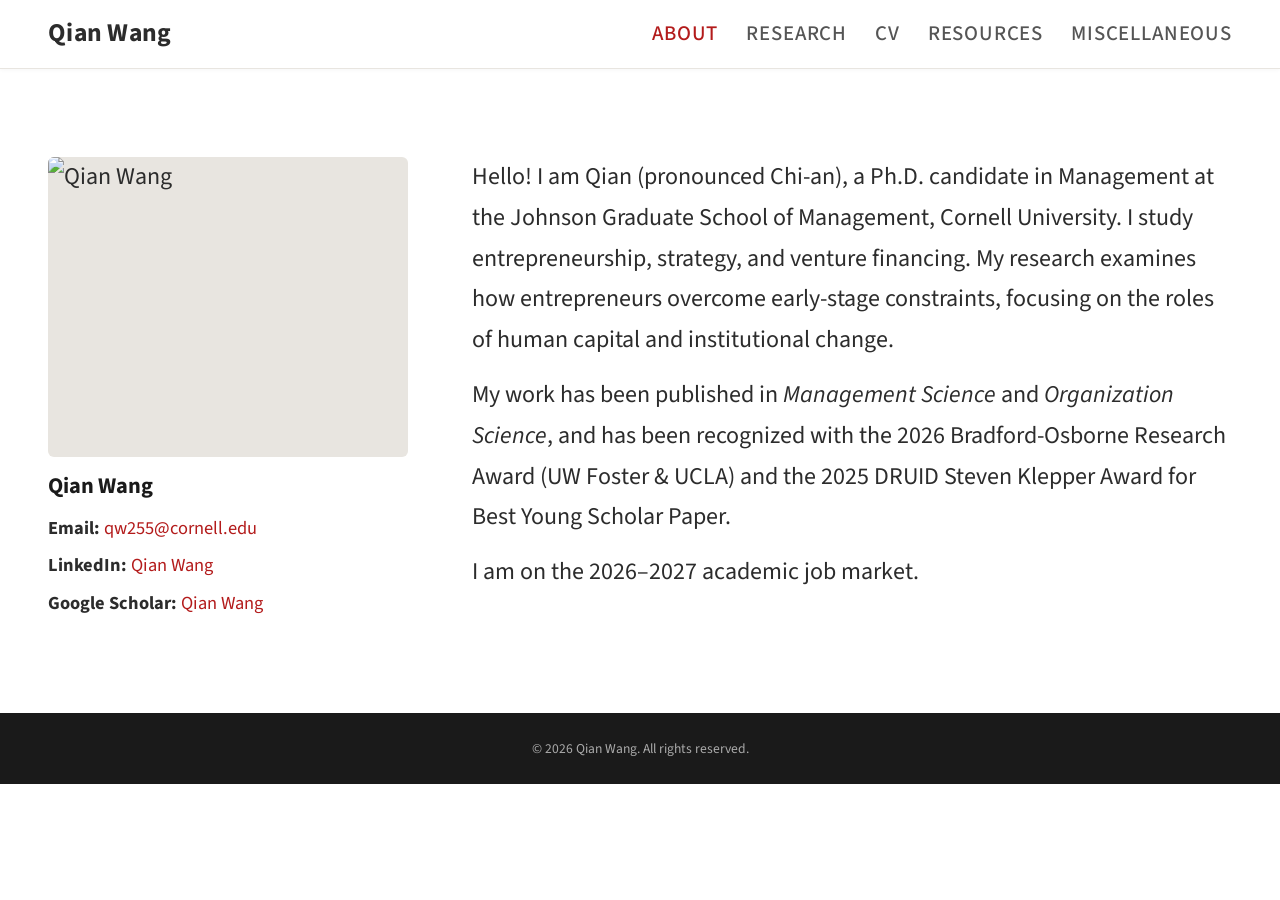
==== index.html @ 59863ad8 "Add Google Scholar link to About page" ====
<!DOCTYPE html>
<html lang="en">
<head>
  <meta charset="UTF-8">
  <meta name="viewport" content="width=device-width, initial-scale=1.0">
  <meta name="google-site-verification" content="yp06jOemgESC4MU3A1moEc6aQfAhu1vsTnF7o_sti50" />
  <title>Qian Wang | Ph.D. Candidate in Management, Cornell University</title>
  <meta name="description" content="Qian Wang is a Ph.D. candidate in Management at the Johnson Graduate School of Management, Cornell University. Research in entrepreneurship, strategy, and venture financing.">
  <meta name="keywords" content="Qian Wang, Cornell, Johnson, Management, PhD, entrepreneurship, strategy, venture financing, job market">
  <link rel="canonical" href="https://qianwang37.github.io/">
  <link rel="stylesheet" href="style.css">
  <link rel="preconnect" href="https://fonts.googleapis.com">
  <link rel="preconnect" href="https://fonts.gstatic.com" crossorigin>
  <link href="https://fonts.googleapis.com/css2?family=Source+Sans+3:ital,wght@0,300;0,400;0,600;0,700;1,400&display=swap" rel="stylesheet">
</head>
<body>

<header>
  <nav>
    <a href="index.html" class="nav-name">Qian Wang</a>
    <div class="nav-links">
      <a href="index.html" class="active">About</a>
      <a href="research.html">Research</a>
      <a href="cv.html">CV</a>
      <a href="resources.html">Resources</a>
      <a href="miscellaneous.html">Miscellaneous</a>
    </div>
    <button class="nav-toggle" aria-label="Toggle navigation">&#9776;</button>
  </nav>
</header>

<main>
  <section class="section">
    <div class="container about-grid">
      <div class="about-photo">
        <img src="headphoto.JPG" alt="Qian Wang">
        <h2 class="photo-name">Qian Wang</h2>
        <ul class="contact-list photo-contact">
          <li><strong>Email:</strong> <a href="mailto:qw255@cornell.edu">qw255@cornell.edu</a></li>
          <li><strong>LinkedIn:</strong> <a href="https://www.linkedin.com/in/qian-wang-a33b43176/" target="_blank" rel="noopener">Qian Wang</a></li>
          <li><strong>Google Scholar:</strong> <a href="https://scholar.google.com/citations?user=I_xBDrQAAAAJ&hl=en&oi=ao" target="_blank" rel="noopener">Qian Wang</a></li>
        </ul>
      </div>
      <div class="about-text">
        <p>
          Hello! I am Qian (pronounced Chi-an), a Ph.D. candidate in Management at the Johnson Graduate
          School of Management, Cornell University. I study entrepreneurship,
          strategy, and venture financing. My research examines how
          entrepreneurs overcome early-stage constraints, focusing on the roles of human capital
          and institutional change.
        </p>
        <p>
          My work has been published in <em>Management Science</em> and <em>Organization Science</em>,
          and has been recognized with the 2026 Bradford-Osborne Research Award (UW Foster &amp; UCLA)
          and the 2025 DRUID Steven Klepper Award for Best Young Scholar Paper.
        </p>
        <p>
          I am on the 2026–2027 academic job market.
        </p>

      </div>
    </div>
  </section>
</main>

<footer>
  <div class="container">
    <p>&copy; 2026 Qian Wang. All rights reserved.</p>
  </div>
</footer>

<script>
  const toggle = document.querySelector('.nav-toggle');
  const links = document.querySelector('.nav-links');
  toggle.addEventListener('click', () => {
    links.classList.toggle('open');
  });
  document.querySelectorAll('.nav-links a').forEach(a => {
    a.addEventListener('click', () => links.classList.remove('open'));
  });
</script>

</body>
</html>
---- style.css ----
/* ===== Reset & Base ===== */
*, *::before, *::after {
  margin: 0;
  padding: 0;
  box-sizing: border-box;
}

html {
  scroll-behavior: smooth;
  scroll-padding-top: 70px;
}

body {
  font-family: 'Source Sans 3', 'Segoe UI', system-ui, sans-serif;
  font-size: 24px;
  line-height: 1.7;
  color: #2c2c2c;
  background: #fff;
}

a {
  color: #b31b1b;
  text-decoration: none;
  transition: color 0.2s;
}

a:hover {
  color: #8b1515;
  text-decoration: underline;
}

img {
  max-width: 100%;
  height: auto;
  display: block;
}

/* ===== Layout ===== */
.container {
  max-width: 1280px;
  margin: 0 auto;
  padding: 0 48px;
}

.section {
  padding: 88px 0;
}

.section-alt {
  background: #faf9f7;
}

/* ===== Header / Nav ===== */
header {
  position: sticky;
  top: 0;
  z-index: 100;
  background: #fff;
  border-bottom: 1px solid #e8e5e0;
  box-shadow: 0 1px 4px rgba(0, 0, 0, 0.04);
}

nav {
  max-width: 1280px;
  margin: 0 auto;
  padding: 0 48px;
  height: 68px;
  display: flex;
  align-items: center;
  justify-content: space-between;
}

.nav-name {
  font-weight: 700;
  font-size: 1.6rem;
  color: #2c2c2c;
  letter-spacing: 0.01em;
}

.nav-name:hover {
  color: #b31b1b;
  text-decoration: none;
}

.nav-links {
  display: flex;
  gap: 28px;
}

.nav-links a {
  font-size: 1.3rem;
  font-weight: 500;
  color: #555;
  text-transform: uppercase;
  letter-spacing: 0.04em;
}

.nav-links a:hover,
.nav-links a.active {
  color: #b31b1b;
  text-decoration: none;
}

.nav-toggle {
  display: none;
  background: none;
  border: none;
  font-size: 1.5rem;
  cursor: pointer;
  color: #555;
}

/* ===== About Section ===== */
.about-grid {
  display: grid;
  grid-template-columns: 360px 1fr;
  gap: 64px;
  align-items: start;
}

.about-photo img {
  width: 360px;
  height: 300px;
  object-fit: cover;
  object-position: 47% 15%;
  border-radius: 6px;
  background: #e8e5e0;
}

h1 {
  font-size: 2.8rem;
  font-weight: 700;
  color: #1a1a1a;
  margin-bottom: 4px;
}

.subtitle {
  font-size: 1.1rem;
  font-weight: 600;
  color: #b31b1b;
  margin-bottom: 2px;
}

.affiliation {
  font-size: 0.95rem;
  color: #666;
  margin-bottom: 20px;
  line-height: 1.5;
}

.about-text p {
  margin-bottom: 14px;
}

.contact-list {
  list-style: none;
  margin-top: 18px;
  padding: 16px 0 0;
  border-top: 1px solid #e8e5e0;
}

.photo-name {
  font-size: 1.4rem;
  margin-top: 10px;
  margin-bottom: 0;
  padding-bottom: 0;
  border-bottom: none;
  display: block;
}

.photo-contact {
  border-top: none;
  margin-top: 8px;
  padding-top: 0;
}

.contact-list li {
  margin-bottom: 6px;
  font-size: 1.15rem;
}

/* ===== Section Headings ===== */
h2 {
  font-size: 1.6rem;
  font-weight: 700;
  color: #1a1a1a;
  margin-bottom: 20px;
  padding-bottom: 8px;
  border-bottom: 3px solid #b31b1b;
  display: inline-block;
}

h3 {
  font-size: 1.1rem;
  font-weight: 600;
  color: #444;
  margin: 28px 0 12px;
  text-transform: uppercase;
  letter-spacing: 0.03em;
}

/* ===== Research ===== */
.paper-list {
  padding-left: 20px;
}

.paper-list li {
  margin-bottom: 16px;
}

.paper-title {
  font-weight: 600;
  color: #1a1a1a;
}

.paper-authors {
  font-size: 1.1rem;
  color: #555;
}

.paper-detail {
  font-size: 1.05rem;
  font-style: italic;
  color: #777;
}

.paper-link {
  font-size: 0.88rem;
  font-weight: 600;
  text-transform: uppercase;
  letter-spacing: 0.03em;
}

/* ===== CV Button ===== */
.btn {
  display: inline-block;
  margin-top: 12px;
  padding: 10px 28px;
  background: #b31b1b;
  color: #fff;
  font-weight: 600;
  font-size: 0.95rem;
  border-radius: 4px;
  transition: background 0.2s;
}

.btn:hover {
  background: #8b1515;
  color: #fff;
  text-decoration: none;
}

/* ===== Resources ===== */
.resource-list {
  list-style: none;
  padding: 0;
}

.resource-list li {
  margin-bottom: 8px;
  padding-left: 16px;
  position: relative;
}

.resource-list li::before {
  content: '›';
  position: absolute;
  left: 0;
  color: #b31b1b;
  font-weight: 700;
}

/* ===== Miscellaneous ===== */
.misc-list {
  list-style: none;
  padding: 0;
}

.misc-list li {
  margin-bottom: 8px;
  padding-left: 16px;
  position: relative;
}

.misc-list li::before {
  content: '•';
  position: absolute;
  left: 0;
  color: #b31b1b;
}

/* ===== Footer ===== */
footer {
  background: #1a1a1a;
  color: #aaa;
  text-align: center;
  padding: 24px 0;
  font-size: 0.85rem;
}

footer a {
  color: #ccc;
}

/* ===== Mobile ===== */
@media (max-width: 700px) {
  .about-grid {
    grid-template-columns: 1fr;
    gap: 24px;
    text-align: center;
  }

  .about-photo {
    display: flex;
    justify-content: center;
  }

  .about-photo img {
    width: 180px;
    height: 225px;
  }

  .contact-list {
    text-align: left;
  }

  .nav-links {
    display: none;
    flex-direction: column;
    position: absolute;
    top: 60px;
    left: 0;
    right: 0;
    background: #fff;
    border-bottom: 1px solid #e8e5e0;
    padding: 16px 24px;
    gap: 12px;
    box-shadow: 0 4px 8px rgba(0, 0, 0, 0.06);
  }

  .nav-links.open {
    display: flex;
  }

  .nav-toggle {
    display: block;
  }

  .section {
    padding: 48px 0;
  }

  h1 {
    font-size: 1.6rem;
  }

  h2 {
    font-size: 1.35rem;
  }
}
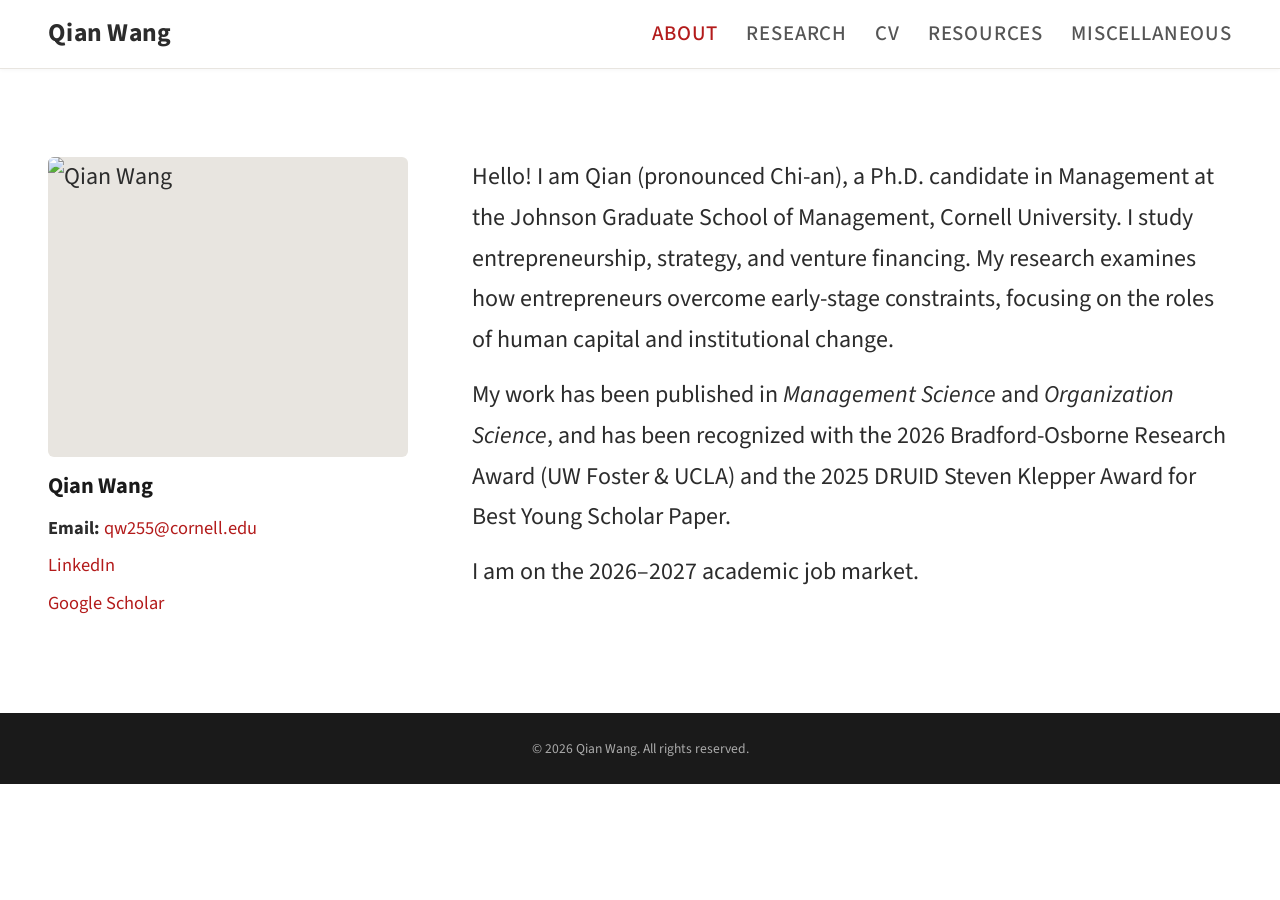
==== commit 4eb62e4f: "Simplify LinkedIn and Google Scholar links" ====
--- a/index.html
+++ b/index.html
@@ -37,8 +37,8 @@
         <h2 class="photo-name">Qian Wang</h2>
         <ul class="contact-list photo-contact">
           <li><strong>Email:</strong> <a href="mailto:qw255@cornell.edu">qw255@cornell.edu</a></li>
-          <li><strong>LinkedIn:</strong> <a href="https://www.linkedin.com/in/qian-wang-a33b43176/" target="_blank" rel="noopener">Qian Wang</a></li>
-          <li><strong>Google Scholar:</strong> <a href="https://scholar.google.com/citations?user=I_xBDrQAAAAJ&hl=en&oi=ao" target="_blank" rel="noopener">Qian Wang</a></li>
+          <li><a href="https://www.linkedin.com/in/qian-wang-a33b43176/" target="_blank" rel="noopener">LinkedIn</a></li>
+          <li><a href="https://scholar.google.com/citations?user=I_xBDrQAAAAJ&hl=en&oi=ao" target="_blank" rel="noopener">Google Scholar</a></li>
         </ul>
       </div>
       <div class="about-text">
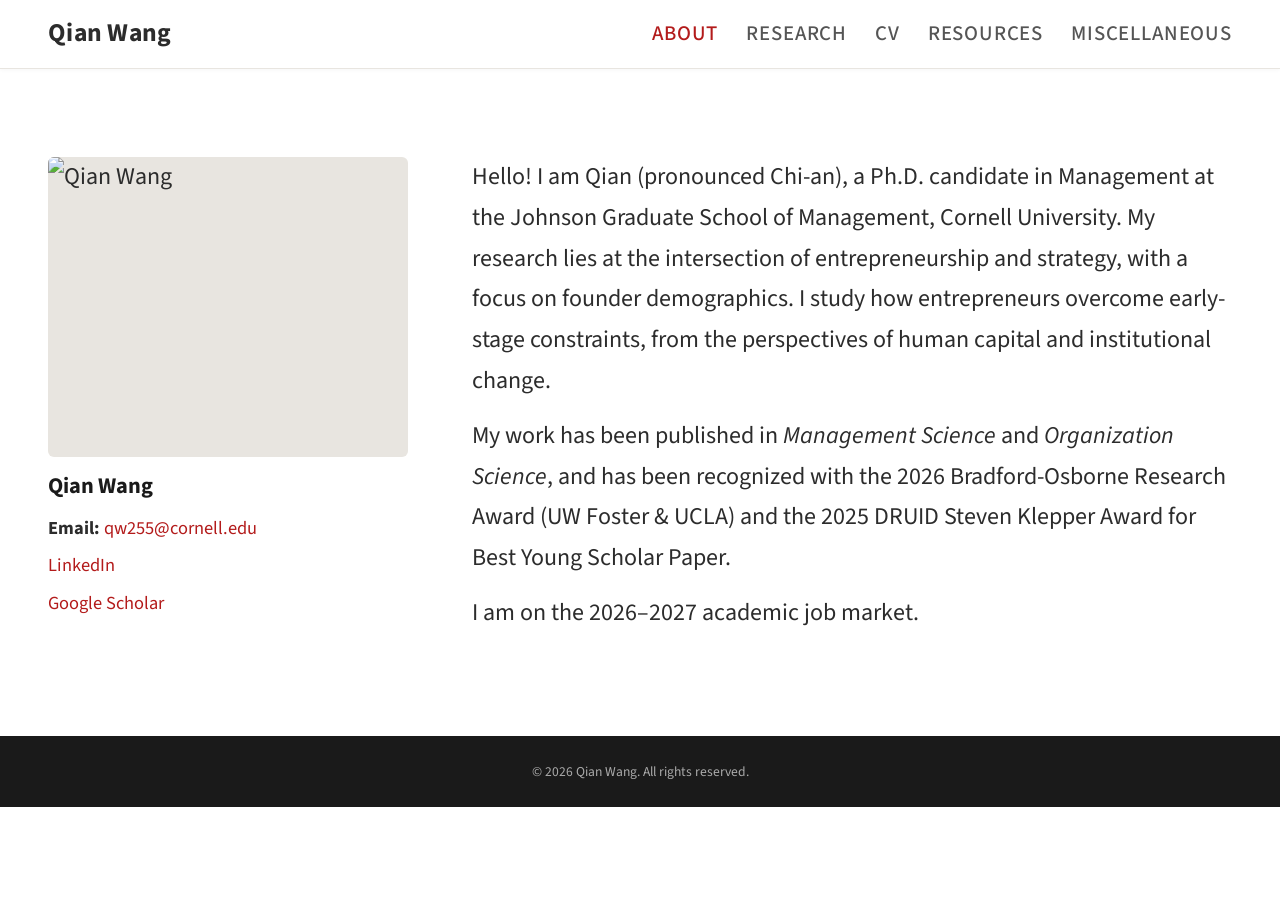
==== commit e30ed84c: "Update About bio and Research: new intro, paper URLs, remove dApp paper" ====
--- a/index.html
+++ b/index.html
@@ -44,9 +44,9 @@
       <div class="about-text">
         <p>
           Hello! I am Qian (pronounced Chi-an), a Ph.D. candidate in Management at the Johnson Graduate
-          School of Management, Cornell University. I study entrepreneurship,
-          strategy, and venture financing. My research examines how
-          entrepreneurs overcome early-stage constraints, focusing on the roles of human capital
+          School of Management, Cornell University. My research lies at the intersection of
+          entrepreneurship and strategy, with a focus on founder demographics. I study how
+          entrepreneurs overcome early-stage constraints, from the perspectives of human capital
           and institutional change.
         </p>
         <p>
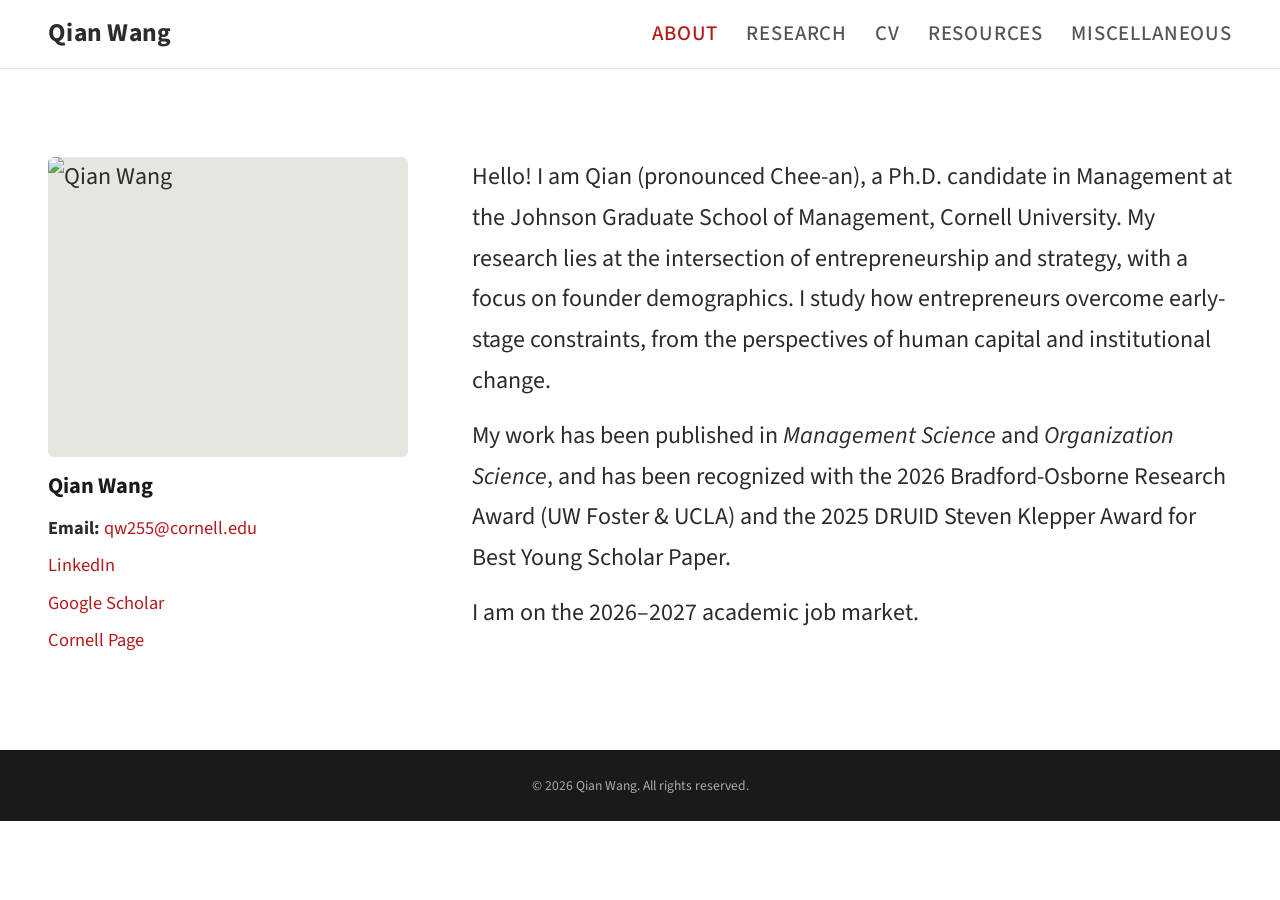
==== commit 148cd470: "Update all: pronunciation, Cornell page link, paper abstracts, CV" ====
--- a/index.html
+++ b/index.html
@@ -4,10 +4,40 @@
   <meta charset="UTF-8">
   <meta name="viewport" content="width=device-width, initial-scale=1.0">
   <meta name="google-site-verification" content="yp06jOemgESC4MU3A1moEc6aQfAhu1vsTnF7o_sti50" />
-  <title>Qian Wang | Ph.D. Candidate in Management, Cornell University</title>
-  <meta name="description" content="Qian Wang is a Ph.D. candidate in Management at the Johnson Graduate School of Management, Cornell University. Research in entrepreneurship, strategy, and venture financing.">
-  <meta name="keywords" content="Qian Wang, Cornell, Johnson, Management, PhD, entrepreneurship, strategy, venture financing, job market">
+  <title>Qian Wang | Ph.D. Candidate, Cornell University — Personal Website</title>
+  <meta name="description" content="Qian Wang's personal website. Ph.D. candidate in Management at Cornell University (Johnson Graduate School of Management). Research in entrepreneurship, strategy, and founder demographics. On the 2026-2027 academic job market.">
+  <meta name="keywords" content="Qian Wang, Cornell, Cornell University, Johnson, Management, PhD, personal website, homepage, entrepreneurship, strategy, founder demographics, job market">
   <link rel="canonical" href="https://qianwang37.github.io/">
+  <meta property="og:title" content="Qian Wang — Personal Website | Cornell University">
+  <meta property="og:description" content="Ph.D. candidate in Management at Cornell University. Research in entrepreneurship, strategy, and founder demographics.">
+  <meta property="og:url" content="https://qianwang37.github.io/">
+  <meta property="og:type" content="website">
+  <meta property="og:image" content="https://qianwang37.github.io/headphoto.JPG">
+  <script type="application/ld+json">
+  {
+    "@context": "https://schema.org",
+    "@type": "Person",
+    "name": "Qian Wang",
+    "url": "https://qianwang37.github.io/",
+    "image": "https://qianwang37.github.io/headphoto.JPG",
+    "jobTitle": "Ph.D. Candidate in Management",
+    "worksFor": {
+      "@type": "Organization",
+      "name": "Cornell University",
+      "department": "Johnson Graduate School of Management"
+    },
+    "alumniOf": [
+      {"@type": "CollegeOrUniversity", "name": "Cornell University"},
+      {"@type": "CollegeOrUniversity", "name": "Beihang University"}
+    ],
+    "email": "qw255@cornell.edu",
+    "sameAs": [
+      "https://www.linkedin.com/in/qian-wang-a33b43176/",
+      "https://scholar.google.com/citations?user=I_xBDrQAAAAJ&hl=en&oi=ao"
+    ],
+    "knowsAbout": ["entrepreneurship", "strategy", "venture financing", "founder demographics"]
+  }
+  </script>
   <link rel="stylesheet" href="style.css">
   <link rel="preconnect" href="https://fonts.googleapis.com">
   <link rel="preconnect" href="https://fonts.gstatic.com" crossorigin>
@@ -39,11 +69,12 @@
           <li><strong>Email:</strong> <a href="mailto:qw255@cornell.edu">qw255@cornell.edu</a></li>
           <li><a href="https://www.linkedin.com/in/qian-wang-a33b43176/" target="_blank" rel="noopener">LinkedIn</a></li>
           <li><a href="https://scholar.google.com/citations?user=I_xBDrQAAAAJ&hl=en&oi=ao" target="_blank" rel="noopener">Google Scholar</a></li>
+          <li><a href="https://www.johnson.cornell.edu/programs/phd-program/current-students/qw255/" target="_blank" rel="noopener">Cornell Page</a></li>
         </ul>
       </div>
       <div class="about-text">
         <p>
-          Hello! I am Qian (pronounced Chi-an), a Ph.D. candidate in Management at the Johnson Graduate
+          Hello! I am Qian (pronounced Chee-an), a Ph.D. candidate in Management at the Johnson Graduate
           School of Management, Cornell University. My research lies at the intersection of
           entrepreneurship and strategy, with a focus on founder demographics. I study how
           entrepreneurs overcome early-stage constraints, from the perspectives of human capital
--- a/style.css
+++ b/style.css
@@ -229,6 +229,24 @@
   font-weight: 600;
   text-transform: uppercase;
   letter-spacing: 0.03em;
+}
+
+.paper-abstract {
+  margin-top: 6px;
+}
+
+.paper-abstract summary {
+  font-size: 0.95rem;
+  font-weight: 600;
+  color: #b31b1b;
+  cursor: pointer;
+}
+
+.paper-abstract p {
+  margin-top: 6px;
+  font-size: 0.95rem;
+  color: #555;
+  line-height: 1.6;
 }
 
 /* ===== CV Button ===== */
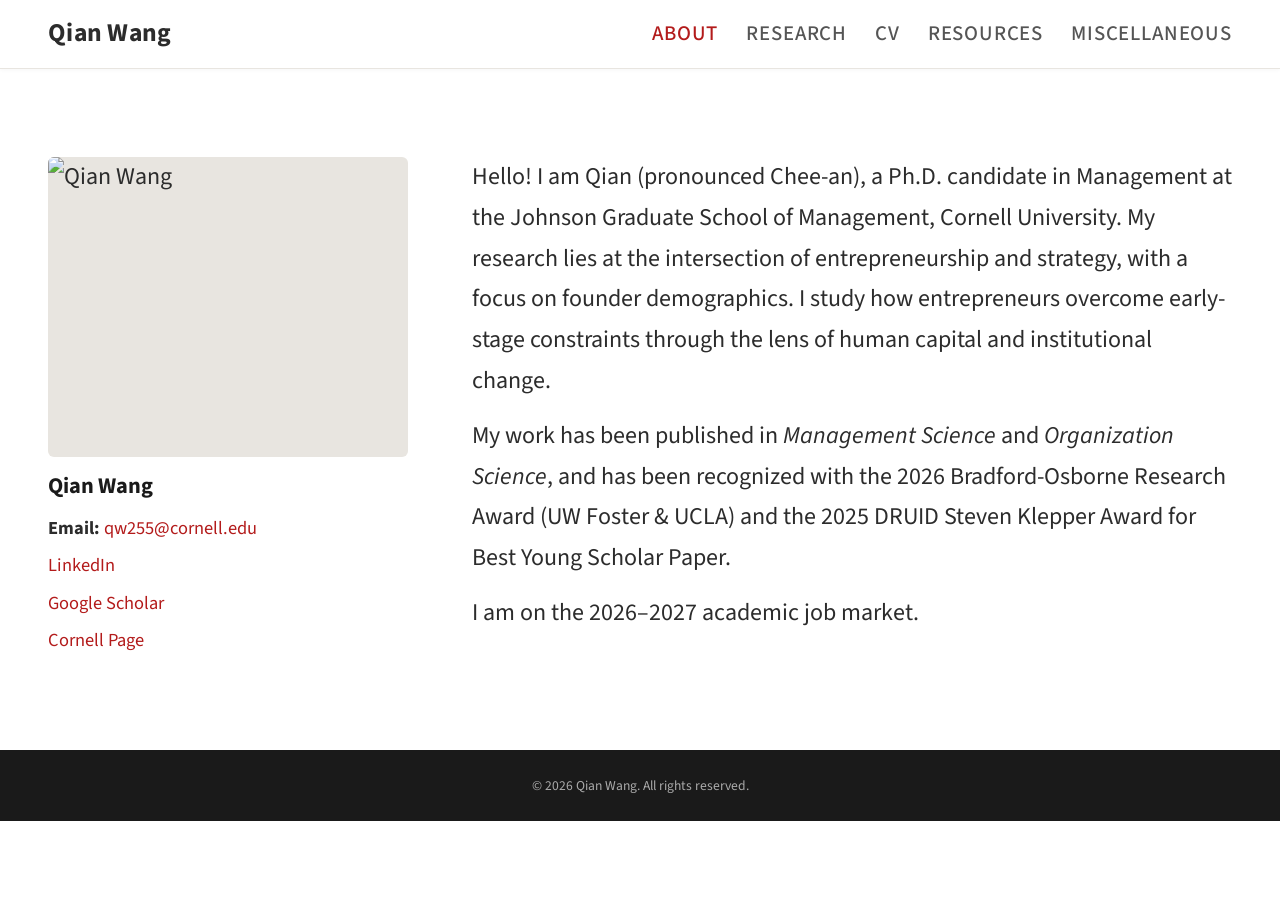
==== commit 9ebc009d: "Update bio and research intro wording from docs" ====
--- a/index.html
+++ b/index.html
@@ -77,7 +77,7 @@
           Hello! I am Qian (pronounced Chee-an), a Ph.D. candidate in Management at the Johnson Graduate
           School of Management, Cornell University. My research lies at the intersection of
           entrepreneurship and strategy, with a focus on founder demographics. I study how
-          entrepreneurs overcome early-stage constraints, from the perspectives of human capital
+          entrepreneurs overcome early-stage constraints through the lens of human capital
           and institutional change.
         </p>
         <p>
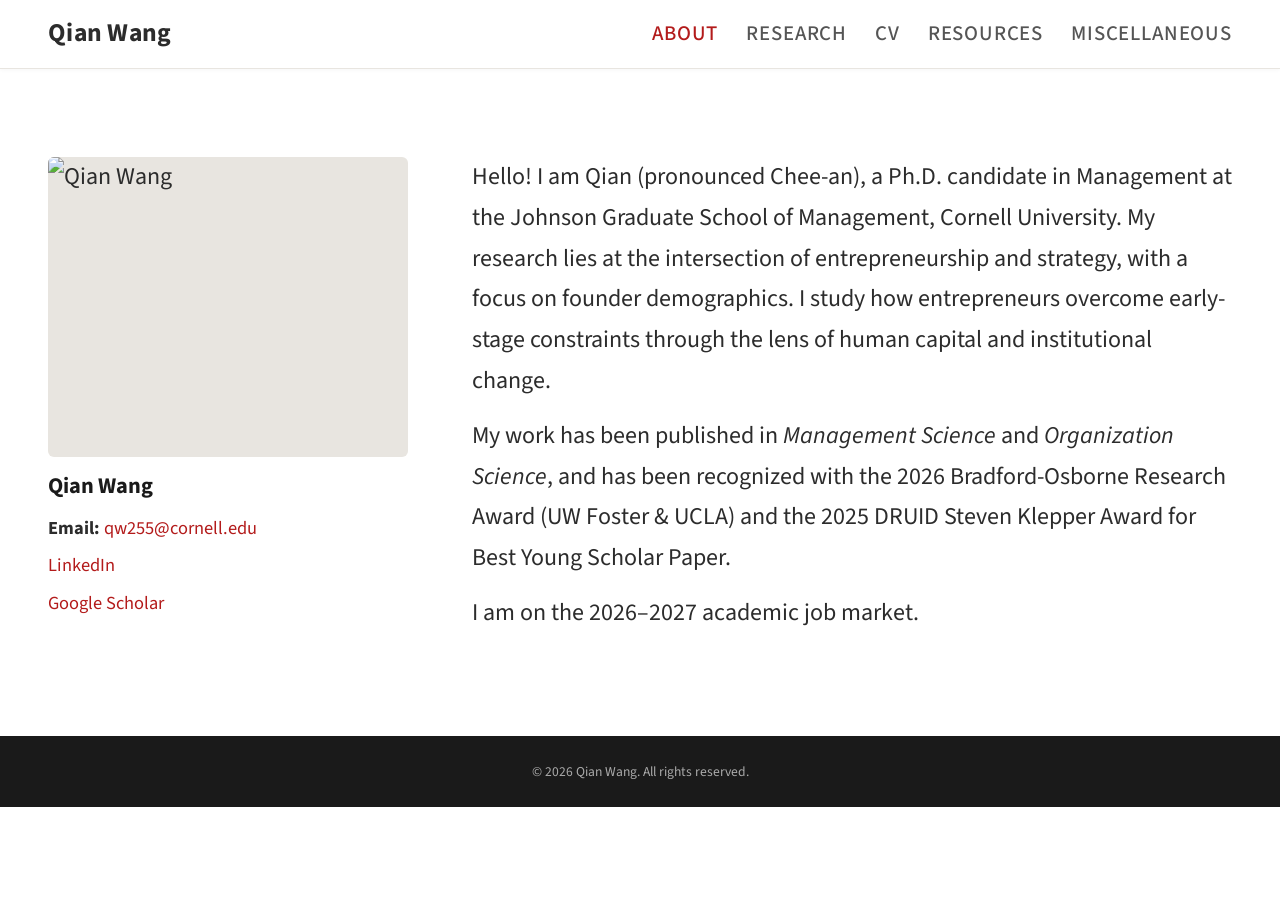
==== commit 1b1e15ab: "Remove Cornell Page link from About per updated doc" ====
--- a/index.html
+++ b/index.html
@@ -69,7 +69,6 @@
           <li><strong>Email:</strong> <a href="mailto:qw255@cornell.edu">qw255@cornell.edu</a></li>
           <li><a href="https://www.linkedin.com/in/qian-wang-a33b43176/" target="_blank" rel="noopener">LinkedIn</a></li>
           <li><a href="https://scholar.google.com/citations?user=I_xBDrQAAAAJ&hl=en&oi=ao" target="_blank" rel="noopener">Google Scholar</a></li>
-          <li><a href="https://www.johnson.cornell.edu/programs/phd-program/current-students/qw255/" target="_blank" rel="noopener">Cornell Page</a></li>
         </ul>
       </div>
       <div class="about-text">
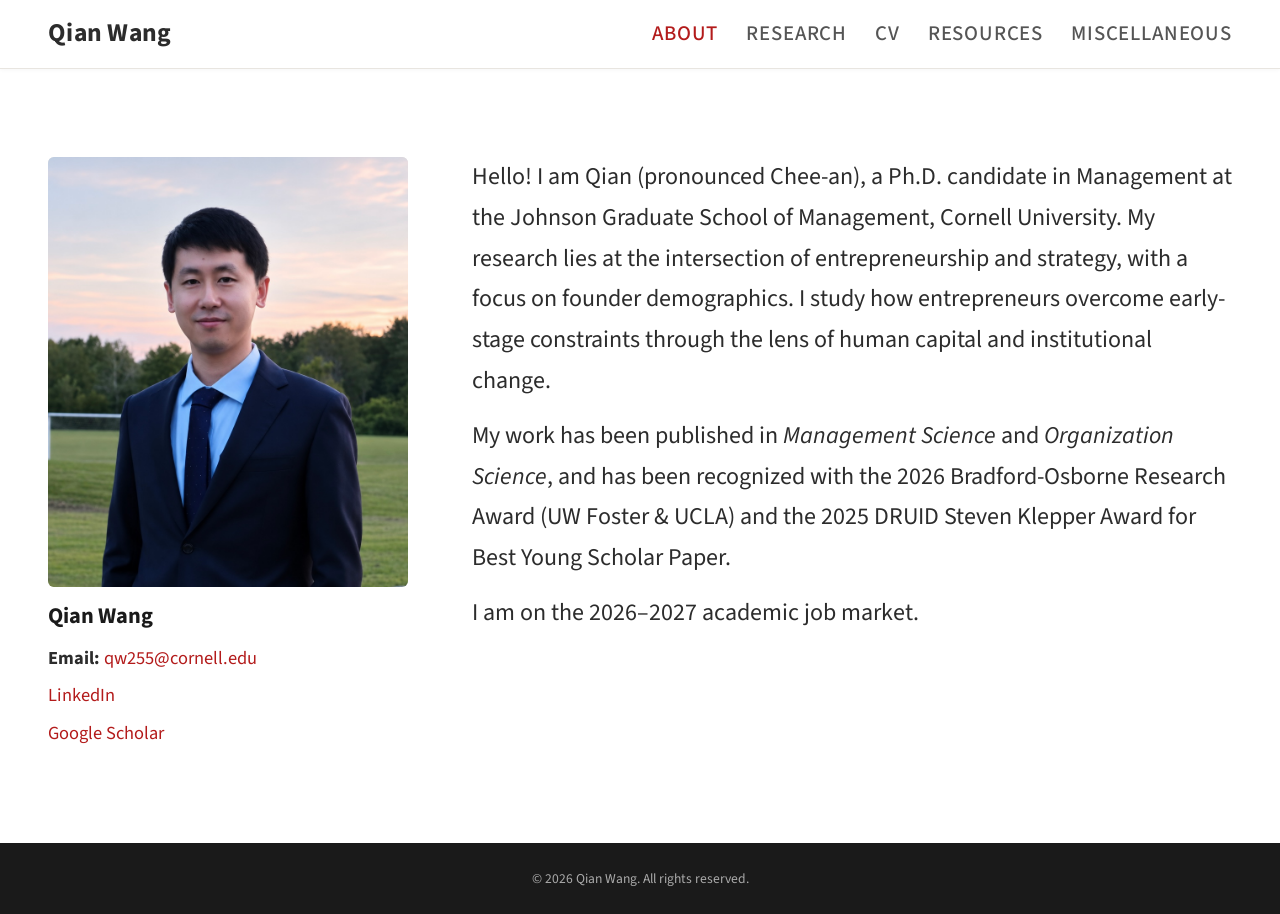
==== commit 43d7ac70: "Update homepage photo; move prior headshot to Research page Co-Authored-By: Claude Opus 4.8 (1M cont" ====
--- a/index.html
+++ b/index.html
@@ -12,14 +12,14 @@
   <meta property="og:description" content="Ph.D. candidate in Management at Cornell University. Research in entrepreneurship, strategy, and founder demographics.">
   <meta property="og:url" content="https://qianwang37.github.io/">
   <meta property="og:type" content="website">
-  <meta property="og:image" content="https://qianwang37.github.io/headphoto.JPG">
+  <meta property="og:image" content="https://qianwang37.github.io/homepage.jpg">
   <script type="application/ld+json">
   {
     "@context": "https://schema.org",
     "@type": "Person",
     "name": "Qian Wang",
     "url": "https://qianwang37.github.io/",
-    "image": "https://qianwang37.github.io/headphoto.JPG",
+    "image": "https://qianwang37.github.io/homepage.jpg",
     "jobTitle": "Ph.D. Candidate in Management",
     "worksFor": {
       "@type": "Organization",
@@ -63,7 +63,7 @@
   <section class="section">
     <div class="container about-grid">
       <div class="about-photo">
-        <img src="headphoto.JPG" alt="Qian Wang">
+        <img src="homepage.jpg" alt="Qian Wang">
         <h2 class="photo-name">Qian Wang</h2>
         <ul class="contact-list photo-contact">
           <li><strong>Email:</strong> <a href="mailto:qw255@cornell.edu">qw255@cornell.edu</a></li>
--- a/style.css
+++ b/style.css
@@ -120,9 +120,9 @@
 
 .about-photo img {
   width: 360px;
-  height: 300px;
+  height: 430px;
   object-fit: cover;
-  object-position: 47% 15%;
+  object-position: 50% 25%;
   border-radius: 6px;
   background: #e8e5e0;
 }
@@ -200,6 +200,26 @@
 }
 
 /* ===== Research ===== */
+.research-photo {
+  margin: 8px 0 32px;
+}
+
+.research-photo img {
+  width: 100%;
+  max-height: 420px;
+  object-fit: cover;
+  object-position: 50% 30%;
+  border-radius: 6px;
+  background: #e8e5e0;
+}
+
+.research-photo figcaption {
+  margin-top: 8px;
+  font-size: 0.95rem;
+  font-style: italic;
+  color: #777;
+}
+
 .paper-list {
   padding-left: 20px;
 }
@@ -334,8 +354,12 @@
   }
 
   .about-photo img {
-    width: 180px;
-    height: 225px;
+    width: 220px;
+    height: 262px;
+  }
+
+  .research-photo img {
+    height: auto;
   }
 
   .contact-list {
